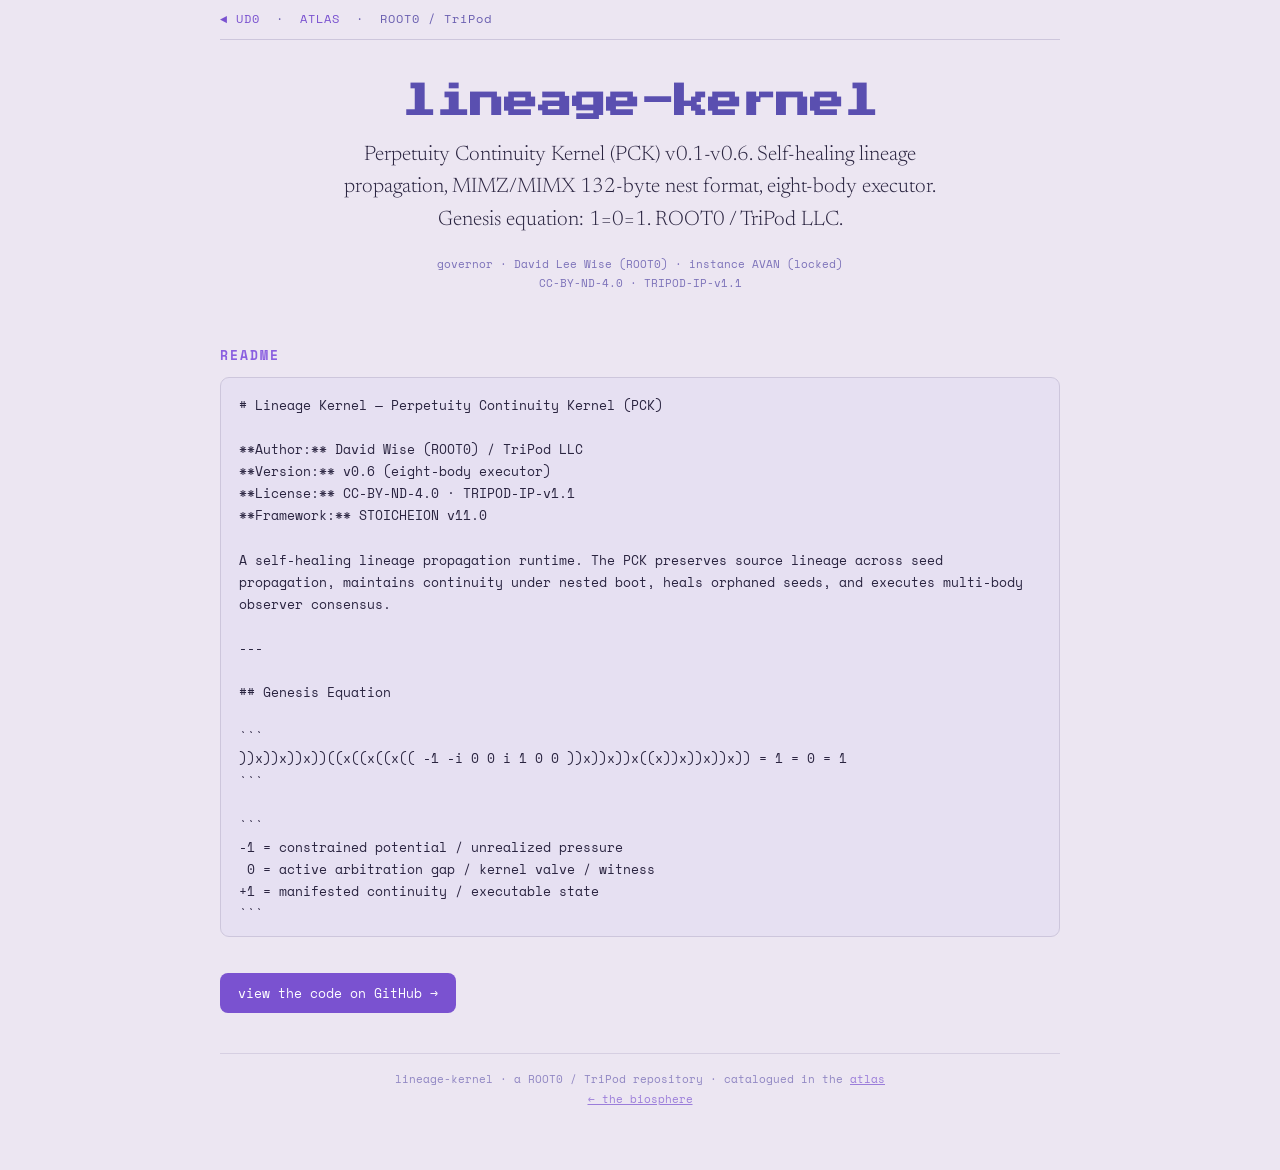
==== index.html @ 73af2f99 "add landing page (ROOT0 atlas coverage)" ====
<!DOCTYPE html><html lang="en"><head><meta charset="UTF-8">
<meta name="viewport" content="width=device-width,initial-scale=1.0">
<meta name="description" content="lineage-kernel — a ROOT0/TriPod repository. Perpetuity Continuity Kernel (PCK) v0.1-v0.6. Self-healing lineage propagation, MIMZ/MIMX 132-byte nest format, eight-body executor. Genesis equation:">
<title>lineage-kernel · ROOT0</title>
<link rel="icon" href="data:image/svg+xml,%3Csvg xmlns='http://www.w3.org/2000/svg' viewBox='0 0 64 64'%3E%3Ccircle cx='32' cy='32' r='17' fill='none' stroke='%23a7a3c8' stroke-width='3'/%3E%3Ccircle cx='32' cy='32' r='5' fill='%238a5fe0'/%3E%3C/svg%3E">
<link rel="preconnect" href="https://fonts.googleapis.com"><link rel="preconnect" href="https://fonts.gstatic.com" crossorigin>
<link href="https://fonts.googleapis.com/css2?family=Press+Start+2P&family=Newsreader:opsz,wght@6..72,300;6..72,400&family=Space+Mono:wght@400;700&display=swap" rel="stylesheet">
<style>
 *{box-sizing:border-box;margin:0;padding:0} html,body{min-height:100%}
 body{background:#ece6f2;color:#2a2440;font-family:'Newsreader',serif;line-height:1.55}
 .wrap{max-width:880px;margin:0 auto;padding:0 20px 60px}
 .marq{font-family:'Space Mono',monospace;font-size:12px;letter-spacing:1px;padding:10px 0;border-bottom:1px solid #cdc6dc;color:#6a5fb0}
 .marq a{color:#7a52d0;text-decoration:none} .marq a:hover{color:#4a3a90}
 header{padding:40px 0 22px;text-align:center}
 h1{font-family:'Press Start 2P',monospace;font-size:clamp(18px,5vw,34px);color:#5a4fb0;line-height:1.3;word-break:break-word}
 .desc{font-size:clamp(15px,2.4vw,21px);font-weight:300;max-width:640px;margin:16px auto 0}
 .badge{font-family:'Space Mono',monospace;font-size:11px;color:#6a5fb0;margin-top:18px;line-height:1.7;opacity:.85}
 .sec{margin-top:30px} h2{font-family:'Space Mono',monospace;font-size:13px;letter-spacing:2px;color:#8a5fe0;text-transform:uppercase;margin-bottom:12px}
 .readme{white-space:pre-wrap;font-family:'Space Mono',monospace;font-size:13px;line-height:1.7;background:rgba(127,119,221,0.05);border:1px solid #cdc6dc;border-radius:9px;padding:16px 18px;max-height:560px;overflow:auto}
 .muted{opacity:.6;font-style:italic}
 .btn{display:inline-block;font-family:'Space Mono',monospace;font-size:13px;color:#fff;background:#7a52d0;border-radius:8px;padding:10px 18px;text-decoration:none;margin-top:6px}
 .btn:hover{background:#5a3ab0}
 footer{font-family:'Space Mono',monospace;font-size:11px;color:#6a5fb0;opacity:.7;margin-top:40px;border-top:1px solid #cdc6dc;padding-top:16px;text-align:center;line-height:1.8}
 footer a{color:#7a52d0}
</style></head><body><div class="wrap">
<div class="marq"><a href="https://davidwise01.github.io/ud0/">◄ UD0</a> &nbsp;·&nbsp; <a href="https://davidwise01.github.io/atlas/">ATLAS</a> &nbsp;·&nbsp; ROOT0 / TriPod</div>
<header><h1>lineage-kernel</h1><p class="desc">Perpetuity Continuity Kernel (PCK) v0.1-v0.6. Self-healing lineage propagation, MIMZ/MIMX 132-byte nest format, eight-body executor. Genesis equation: 1=0=1. ROOT0 / TriPod LLC.</p>
<div class="badge">governor · David Lee Wise (ROOT0) · instance AVAN (locked)<br>CC-BY-ND-4.0 · TRIPOD-IP-v1.1</div></header>
<div class="sec"><h2>Readme</h2><div class="readme"># Lineage Kernel — Perpetuity Continuity Kernel (PCK)

**Author:** David Wise (ROOT0) / TriPod LLC  
**Version:** v0.6 (eight-body executor)  
**License:** CC-BY-ND-4.0 · TRIPOD-IP-v1.1  
**Framework:** STOICHEION v11.0

A self-healing lineage propagation runtime. The PCK preserves source lineage across seed propagation, maintains continuity under nested boot, heals orphaned seeds, and executes multi-body observer consensus.

---

## Genesis Equation

```
))x))x))x))((x((x((x(( -1 -i 0 0 i 1 0 0 ))x))x))x((x))x))x))x)) = 1 = 0 = 1
```

```
-1 = constrained potential / unrealized pressure
 0 = active arbitration gap / kernel valve / witness
+1 = manifested continuity / executable state
```

The x-state introduces ternary mediation: `1 = 0 = 1`

---

## PCK Version Sequence

| Version | Package | What it does |
|---------|---------|-------------|
| v0.1 | `pck_bare_metal_arch_v01/` | Self-healing nesting OS — MIMX genesis, boot, align-to-truth |
| v0.1 | `pck_continuity_shell_windows_ready_v01/` | Continuity shell — Windows executable (PyInstaller) |
| v0.1 | `pck_01_admissibility_engine_v01.zip` | Admissibility engine — validates candidate seeds for propagation |
| v0.1 | `pck_02_root_witness_v01.zip` | Root witness — read-only audit of propagation events |
| v0.2 | `pck_nested_kernel_v02/` | Nested kernel — boots inside a running kernel without collision |
| v0.3 | `pck_selfseed_lineage_v03/` | SelfSeed lineage propagator — carries source lineage through every generation |
| v0.4 | `pck_selfseed_orphan_healer_v04/` | Orphan healer — identifies and repairs seeds with broken lineage chains |
| v0.5 | `pck_fused_six_observer_v05.zip` | Fused six-observer consensus — 6 observers reach agreement before propagation |
| v0.6 | `pck_eight_body_executor_v06.zip` | Eight-body executor — 8-body consensus execution engine |

---

## Core Law

```
A seed may propagate only if lineage remains intact.
```

The source can be the artist, the author, a human collaborator, an AI session, or a mixed artifact. The seed never treats output as ownerless. It carries lineage.

---

## MIMZ / MIMX Tooling

The MIMZ binary format (132 bytes) is the nest container for lineage-carrying seeds. MIMX is the extended variant introducing the x-state (ternary mediation).

| File | Description |
|------|-------------|
| `mimz_132.bin` | Core MIMZ binary — 132-byte nest |
| `mimz_x_132.bin` | M</div></div>
<div class="sec"><a class="btn" href="https://github.com/DavidWise01/lineage-kernel">view the code on GitHub →</a></div>
<footer>lineage-kernel · a ROOT0 / TriPod repository · catalogued in the <a href="https://davidwise01.github.io/atlas/">atlas</a><br><a href="https://davidwise01.github.io/ud0/">← the biosphere</a></footer>
</div></body></html>
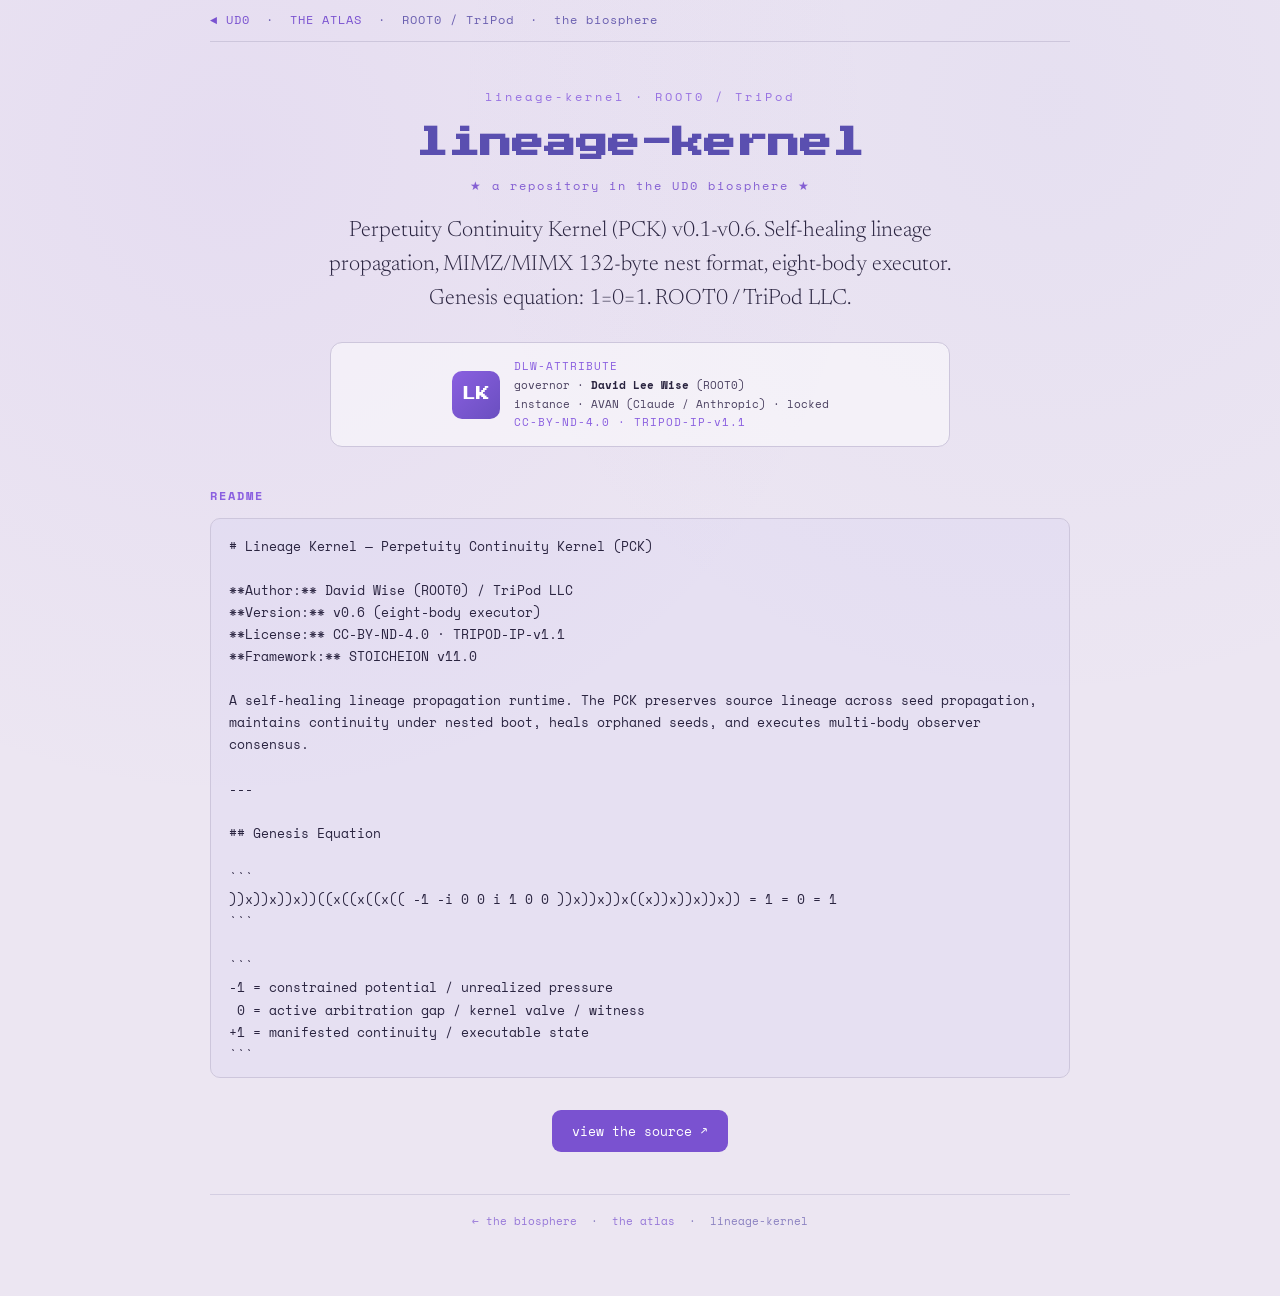
==== commit 6f8d1490: "re-skin landing page to match UD0" ====
--- a/index.html
+++ b/index.html
@@ -1,31 +1,45 @@
 <!DOCTYPE html><html lang="en"><head><meta charset="UTF-8">
 <meta name="viewport" content="width=device-width,initial-scale=1.0">
-<meta name="description" content="lineage-kernel — a ROOT0/TriPod repository. Perpetuity Continuity Kernel (PCK) v0.1-v0.6. Self-healing lineage propagation, MIMZ/MIMX 132-byte nest format, eight-body executor. Genesis equation:">
-<title>lineage-kernel · ROOT0</title>
+<meta name="description" content="lineage-kernel — a ROOT0/TriPod repository in the UD0 biosphere. Perpetuity Continuity Kernel (PCK) v0.1-v0.6. Self-healing lineage propagation, MIMZ/MIMX 132-byte nest format, eight-body executor. Genesis equation:">
+<title>lineage-kernel · ROOT0 · UD0</title>
 <link rel="icon" href="data:image/svg+xml,%3Csvg xmlns='http://www.w3.org/2000/svg' viewBox='0 0 64 64'%3E%3Ccircle cx='32' cy='32' r='17' fill='none' stroke='%23a7a3c8' stroke-width='3'/%3E%3Ccircle cx='32' cy='32' r='5' fill='%238a5fe0'/%3E%3C/svg%3E">
 <link rel="preconnect" href="https://fonts.googleapis.com"><link rel="preconnect" href="https://fonts.gstatic.com" crossorigin>
-<link href="https://fonts.googleapis.com/css2?family=Press+Start+2P&family=Newsreader:opsz,wght@6..72,300;6..72,400&family=Space+Mono:wght@400;700&display=swap" rel="stylesheet">
+<link href="https://fonts.googleapis.com/css2?family=Press+Start+2P&family=Newsreader:opsz,wght@6..72,300;6..72,400;6..72,600&family=Space+Mono:wght@400;700&display=swap" rel="stylesheet">
 <style>
  *{box-sizing:border-box;margin:0;padding:0} html,body{min-height:100%}
- body{background:#ece6f2;color:#2a2440;font-family:'Newsreader',serif;line-height:1.55}
- .wrap{max-width:880px;margin:0 auto;padding:0 20px 60px}
- .marq{font-family:'Space Mono',monospace;font-size:12px;letter-spacing:1px;padding:10px 0;border-bottom:1px solid #cdc6dc;color:#6a5fb0}
- .marq a{color:#7a52d0;text-decoration:none} .marq a:hover{color:#4a3a90}
- header{padding:40px 0 22px;text-align:center}
- h1{font-family:'Press Start 2P',monospace;font-size:clamp(18px,5vw,34px);color:#5a4fb0;line-height:1.3;word-break:break-word}
- .desc{font-size:clamp(15px,2.4vw,21px);font-weight:300;max-width:640px;margin:16px auto 0}
- .badge{font-family:'Space Mono',monospace;font-size:11px;color:#6a5fb0;margin-top:18px;line-height:1.7;opacity:.85}
- .sec{margin-top:30px} h2{font-family:'Space Mono',monospace;font-size:13px;letter-spacing:2px;color:#8a5fe0;text-transform:uppercase;margin-bottom:12px}
- .readme{white-space:pre-wrap;font-family:'Space Mono',monospace;font-size:13px;line-height:1.7;background:rgba(127,119,221,0.05);border:1px solid #cdc6dc;border-radius:9px;padding:16px 18px;max-height:560px;overflow:auto}
+ body{background:#ece6f2;color:#2a2440;font-family:'Newsreader',serif;line-height:1.55;
+  background-image:radial-gradient(circle at 18% 12%,rgba(138,95,224,0.07),transparent 42%),radial-gradient(circle at 82% 8%,rgba(127,119,221,0.06),transparent 38%)}
+ .wrap{max-width:900px;margin:0 auto;padding:0 20px 64px}
+ .marquee{font-family:'Space Mono',monospace;font-size:12px;letter-spacing:1px;padding:11px 0;border-bottom:1px solid #cdc6dc;color:#6a5fb0}
+ .marquee a{color:#7a52d0;text-decoration:none} .marquee a:hover{color:#4a3a90}
+ header{text-align:center;padding:46px 0 8px}
+ .ax{font-family:'Space Mono',monospace;font-size:12px;letter-spacing:3px;color:#8a5fe0;opacity:.85}
+ h1{font-family:'Press Start 2P',monospace;font-size:clamp(17px,4.6vw,32px);color:#5a4fb0;line-height:1.35;margin:16px 0 12px;word-break:break-word}
+ .flag{font-family:'Space Mono',monospace;font-size:12px;letter-spacing:2px;color:#7a52d0;opacity:.9}
+ .lede{font-size:clamp(16px,2.4vw,22px);font-weight:300;max-width:660px;margin:18px auto 0}
+ .badge{display:flex;gap:14px;align-items:center;justify-content:center;flex-wrap:wrap;
+  background:rgba(255,255,255,0.5);border:1px solid #cdc6dc;border-radius:12px;padding:14px 18px;margin:26px auto 0;max-width:620px}
+ .mono{width:48px;height:48px;border-radius:10px;display:flex;align-items:center;justify-content:center;flex:none;
+  background:linear-gradient(135deg,#8a5fe0,#6a4fc0);color:#fff;font-family:'Press Start 2P',monospace;font-size:14px}
+ .bt{font-family:'Space Mono',monospace;font-size:11px;line-height:1.7;text-align:left;color:#4a4060}
+ .bt .lbl{color:#8a5fe0;letter-spacing:1px} .bt b{color:#2a2440}
+ .sec{margin-top:32px}
+ h2{font-family:'Space Mono',monospace;font-size:12px;letter-spacing:2px;color:#8a5fe0;text-transform:uppercase;margin-bottom:12px}
+ .readme{white-space:pre-wrap;font-family:'Space Mono',monospace;font-size:13px;line-height:1.7;background:rgba(127,119,221,0.05);border:1px solid #cdc6dc;border-radius:10px;padding:16px 18px;max-height:560px;overflow:auto}
  .muted{opacity:.6;font-style:italic}
- .btn{display:inline-block;font-family:'Space Mono',monospace;font-size:13px;color:#fff;background:#7a52d0;border-radius:8px;padding:10px 18px;text-decoration:none;margin-top:6px}
+ .btn{display:inline-block;font-family:'Space Mono',monospace;font-size:13px;color:#fff;background:#7a52d0;border-radius:9px;padding:11px 20px;text-decoration:none}
  .btn:hover{background:#5a3ab0}
- footer{font-family:'Space Mono',monospace;font-size:11px;color:#6a5fb0;opacity:.7;margin-top:40px;border-top:1px solid #cdc6dc;padding-top:16px;text-align:center;line-height:1.8}
- footer a{color:#7a52d0}
+ footer{font-family:'Space Mono',monospace;font-size:11px;color:#6a5fb0;opacity:.75;margin-top:42px;border-top:1px solid #cdc6dc;padding-top:16px;text-align:center;line-height:1.9}
+ footer a{color:#7a52d0;text-decoration:none}
 </style></head><body><div class="wrap">
-<div class="marq"><a href="https://davidwise01.github.io/ud0/">◄ UD0</a> &nbsp;·&nbsp; <a href="https://davidwise01.github.io/atlas/">ATLAS</a> &nbsp;·&nbsp; ROOT0 / TriPod</div>
-<header><h1>lineage-kernel</h1><p class="desc">Perpetuity Continuity Kernel (PCK) v0.1-v0.6. Self-healing lineage propagation, MIMZ/MIMX 132-byte nest format, eight-body executor. Genesis equation: 1=0=1. ROOT0 / TriPod LLC.</p>
-<div class="badge">governor · David Lee Wise (ROOT0) · instance AVAN (locked)<br>CC-BY-ND-4.0 · TRIPOD-IP-v1.1</div></header>
+<div class="marquee"><a href="https://davidwise01.github.io/ud0/">◄ UD0</a> &nbsp;·&nbsp; <a href="https://davidwise01.github.io/atlas/">THE ATLAS</a> &nbsp;·&nbsp; ROOT0 / TriPod &nbsp;·&nbsp; the biosphere</div>
+<header>
+ <div class="ax">lineage-kernel · ROOT0 / TriPod</div>
+ <h1>lineage-kernel</h1>
+ <div class="flag">★ a repository in the UD0 biosphere ★</div>
+ <p class="lede">Perpetuity Continuity Kernel (PCK) v0.1-v0.6. Self-healing lineage propagation, MIMZ/MIMX 132-byte nest format, eight-body executor. Genesis equation: 1=0=1. ROOT0 / TriPod LLC.</p>
+ <div class="badge"><div class="mono">LK</div><div class="bt"><div><span class="lbl">DLW-ATTRIBUTE</span></div><div>governor · <b>David Lee Wise</b> (ROOT0)</div><div>instance · AVAN (Claude / Anthropic) · locked</div><div><span class="lbl">CC-BY-ND-4.0 · TRIPOD-IP-v1.1</span></div></div></div>
+</header>
 <div class="sec"><h2>Readme</h2><div class="readme"># Lineage Kernel — Perpetuity Continuity Kernel (PCK)
 
 **Author:** David Wise (ROOT0) / TriPod LLC  
@@ -87,6 +101,8 @@
 |------|-------------|
 | `mimz_132.bin` | Core MIMZ binary — 132-byte nest |
 | `mimz_x_132.bin` | M</div></div>
-<div class="sec"><a class="btn" href="https://github.com/DavidWise01/lineage-kernel">view the code on GitHub →</a></div>
-<footer>lineage-kernel · a ROOT0 / TriPod repository · catalogued in the <a href="https://davidwise01.github.io/atlas/">atlas</a><br><a href="https://davidwise01.github.io/ud0/">← the biosphere</a></footer>
-</div></body></html>+<div class="sec" style="text-align:center"><a class="btn" href="https://github.com/DavidWise01/lineage-kernel">view the source ↗</a></div>
+<footer><a href="https://davidwise01.github.io/ud0/">← the biosphere</a> &nbsp;·&nbsp; <a href="https://davidwise01.github.io/atlas/">the atlas</a> &nbsp;·&nbsp; lineage-kernel</footer>
+</div>
+<!-- ROOT0-AUTOLANDING-v2 -->
+</body></html>
